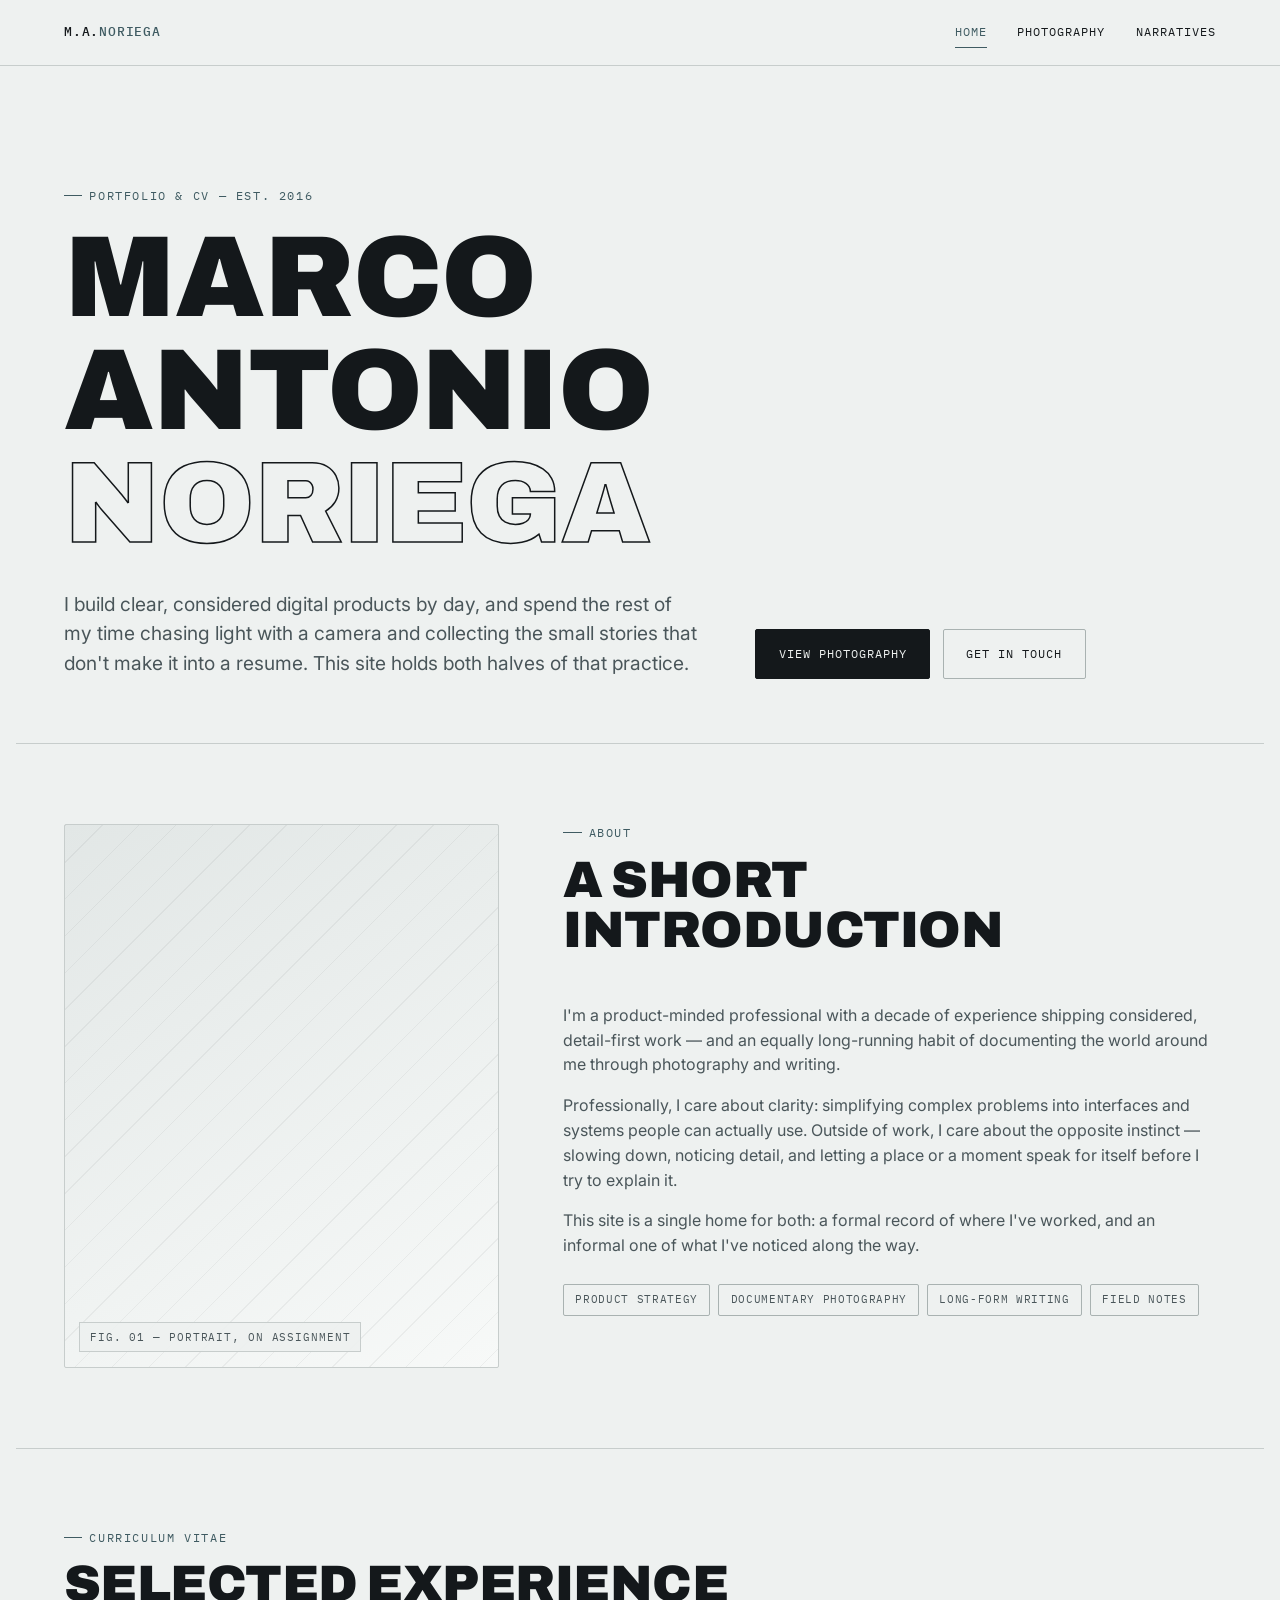
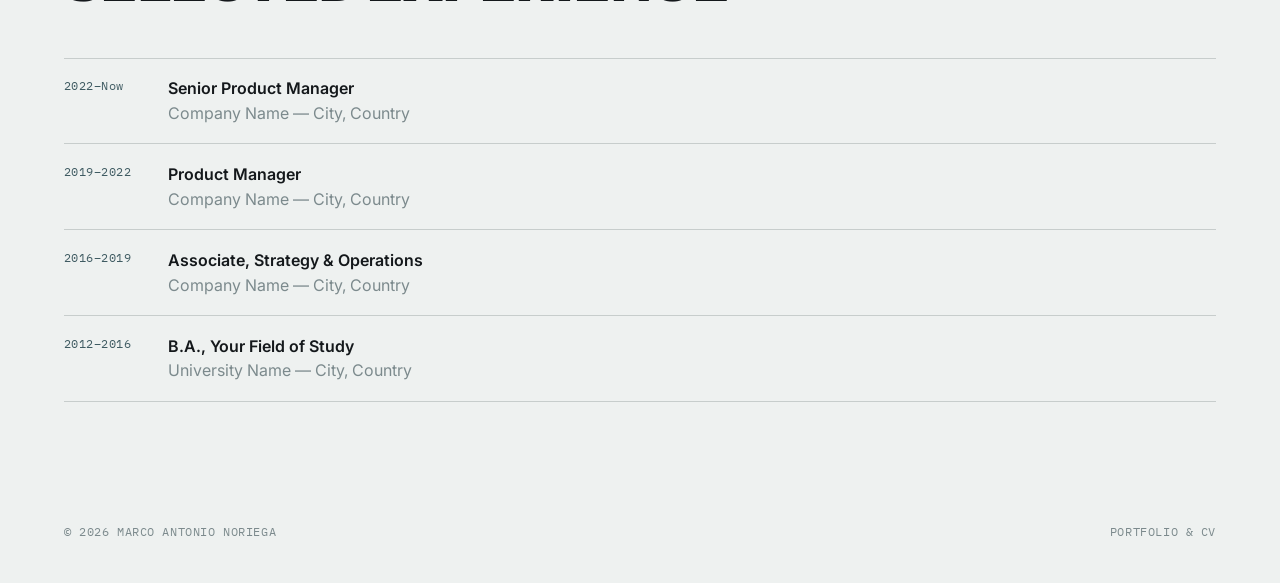
==== index.html @ 5fc19760 "Add files via upload" ====
<!DOCTYPE html>
<html lang="en">
<head>
<meta charset="UTF-8">
<meta name="viewport" content="width=device-width, initial-scale=1.0">
<title>Marco Antonio Noriega — Portfolio &amp; CV</title>
<meta name="description" content="Portfolio and CV of Marco Antonio Noriega — photography, narratives, and professional background.">
<link rel="stylesheet" href="styles.css">
</head>
<body>

<header class="site-header">
  <nav class="nav wrap" aria-label="Primary">
    <a href="index.html" class="nav-mark">M.A.<span>NORIEGA</span></a>
    <button class="nav-toggle" aria-expanded="false" aria-controls="nav-links" aria-label="Toggle menu">
      <span></span>
    </button>
    <div class="nav-links" id="nav-links">
      <a href="index.html" aria-current="page">Home</a>
      <a href="photography.html">Photography</a>
      <a href="narratives.html">Narratives</a>
    </div>
  </nav>
</header>

<main>

  <section class="hero wrap">
    <span class="eyebrow">Portfolio &amp; CV — Est. 2016</span>
    <h1 class="hero-name">MARCO<br>ANTONIO<br><em>NORIEGA</em></h1>

    <div class="hero-row">
      <p class="lede">
        I build clear, considered digital products by day, and spend the rest of my time
        chasing light with a camera and collecting the small stories that don't make it
        into a resume. This site holds both halves of that practice.
      </p>
      <div class="hero-actions">
        <a href="photography.html" class="btn">View Photography</a>
        <a href="narratives.html" class="btn ghost">Get in Touch</a>
      </div>
    </div>
  </section>

  <section class="section wrap" id="about">
    <div class="about-grid">
      <div class="portrait">
        <span class="portrait-tag">Fig. 01 — Portrait, on assignment</span>
      </div>

      <div>
        <div class="section-head">
          <span class="eyebrow">About</span>
          <h2>A short introduction</h2>
        </div>
        <div class="about-copy">
          <p>
            I'm a product-minded professional with a decade of experience shipping
            considered, detail-first work — and an equally long-running habit of
            documenting the world around me through photography and writing.
          </p>
          <p>
            Professionally, I care about clarity: simplifying complex problems into
            interfaces and systems people can actually use. Outside of work, I care about
            the opposite instinct — slowing down, noticing detail, and letting a place or
            a moment speak for itself before I try to explain it.
          </p>
          <p>
            This site is a single home for both: a formal record of where I've worked,
            and an informal one of what I've noticed along the way.
          </p>
        </div>
        <div class="tags">
          <span class="tag">Product Strategy</span>
          <span class="tag">Documentary Photography</span>
          <span class="tag">Long-form Writing</span>
          <span class="tag">Field Notes</span>
        </div>
      </div>
    </div>
  </section>

  <section class="section wrap" id="cv">
    <div class="section-head">
      <span class="eyebrow">Curriculum Vitae</span>
      <h2>Selected experience</h2>
    </div>

    <div class="cv-list">
      <div class="cv-row">
        <span class="cv-date">2022&ndash;Now</span>
        <div>
          <div class="cv-role">Senior Product Manager</div>
          <div class="cv-org">Company Name — City, Country</div>
        </div>
      </div>
      <div class="cv-row">
        <span class="cv-date">2019&ndash;2022</span>
        <div>
          <div class="cv-role">Product Manager</div>
          <div class="cv-org">Company Name — City, Country</div>
        </div>
      </div>
      <div class="cv-row">
        <span class="cv-date">2016&ndash;2019</span>
        <div>
          <div class="cv-role">Associate, Strategy &amp; Operations</div>
          <div class="cv-org">Company Name — City, Country</div>
        </div>
      </div>
      <div class="cv-row">
        <span class="cv-date">2012&ndash;2016</span>
        <div>
          <div class="cv-role">B.A., Your Field of Study</div>
          <div class="cv-org">University Name — City, Country</div>
        </div>
      </div>
    </div>
  </section>

</main>

<footer class="site-footer wrap">
  <div class="footer-row">
    <span>&copy; 2026 Marco Antonio Noriega</span>
    <span>Portfolio &amp; CV</span>
  </div>
</footer>

<script src="script.js"></script>
</body>
</html>
---- styles.css ----
/* =========================================================
   MARCO ANTONIO NORIEGA — shared stylesheet
   Design tokens: cool muted gallery palette + bold editorial type
   ========================================================= */

@import url('https://fonts.googleapis.com/css2?family=Archivo:wght@400;500;700;900&family=IBM+Plex+Mono:wght@400;500&family=Inter:wght@400;500;600&display=swap');

:root {
  /* ---- Color: cool, muted, museum-quiet ---- */
  --bg:          #eef1f0;
  --bg-alt:      #e2e7e6;
  --panel:       #f7f9f8;
  --ink:         #14181b;
  --slate:       #4a565a;
  --slate-soft:  #7c8a8d;
  --accent:      #5c7a82;
  --accent-deep: #3f5b62;
  --line:        #c7cdcc;
  --line-strong: #a9b2b1;

  /* ---- Type ---- */
  --font-display: 'Archivo', sans-serif;
  --font-body:    'Inter', sans-serif;
  --font-mono:    'IBM Plex Mono', monospace;

  /* ---- Rhythm ---- */
  --gutter: clamp(1.25rem, 4vw, 3rem);
  --radius: 2px;
}

* { box-sizing: border-box; }

html {
  scroll-behavior: smooth;
}

body {
  margin: 0;
  background: var(--bg);
  color: var(--ink);
  font-family: var(--font-body);
  font-size: 16px;
  line-height: 1.55;
  -webkit-font-smoothing: antialiased;
}

img { max-width: 100%; display: block; }

a { color: inherit; text-decoration: none; }

/* Visible keyboard focus everywhere */
a:focus-visible,
button:focus-visible,
input:focus-visible,
textarea:focus-visible {
  outline: 2px solid var(--accent-deep);
  outline-offset: 3px;
}

@media (prefers-reduced-motion: reduce) {
  * { animation-duration: 0.001ms !important; animation-iteration-count: 1 !important; transition-duration: 0.001ms !important; scroll-behavior: auto !important; }
}

.wrap {
  max-width: 78rem;
  margin-inline: auto;
  padding-inline: var(--gutter);
}

.eyebrow {
  font-family: var(--font-mono);
  font-size: 0.72rem;
  letter-spacing: 0.14em;
  text-transform: uppercase;
  color: var(--accent-deep);
  display: inline-flex;
  align-items: center;
  gap: 0.6em;
}
.eyebrow::before {
  content: '';
  width: 1.6em;
  height: 1px;
  background: var(--accent-deep);
}

h1, h2, h3 {
  font-family: var(--font-display);
  font-weight: 900;
  line-height: 0.98;
  margin: 0;
  text-transform: uppercase;
  letter-spacing: -0.01em;
}

h2 { font-size: clamp(1.9rem, 5vw, 3.2rem); }
h3 { font-size: clamp(1.1rem, 2.4vw, 1.5rem); letter-spacing: 0; }

p { margin: 0; color: var(--slate); }

.lede {
  font-size: clamp(1rem, 1.6vw, 1.2rem);
  max-width: 40rem;
  color: var(--slate);
}

/* ---------------------------------------------------------
   Header / nav
   --------------------------------------------------------- */
.site-header {
  position: sticky;
  top: 0;
  z-index: 50;
  background: rgba(238, 241, 240, 0.86);
  backdrop-filter: blur(10px);
  border-bottom: 1px solid var(--line);
}

.nav {
  display: flex;
  align-items: center;
  justify-content: space-between;
  padding-block: 1.1rem;
}

.nav-mark {
  font-family: var(--font-mono);
  font-size: 0.82rem;
  letter-spacing: 0.06em;
  text-transform: uppercase;
  font-weight: 500;
}
.nav-mark span { color: var(--accent-deep); }

.nav-toggle {
  display: none;
  background: none;
  border: 1px solid var(--line-strong);
  border-radius: var(--radius);
  width: 2.4rem;
  height: 2.4rem;
  padding: 0;
  cursor: pointer;
  position: relative;
}
.nav-toggle span,
.nav-toggle span::before,
.nav-toggle span::after {
  content: '';
  position: absolute;
  left: 0.55rem;
  right: 0.55rem;
  height: 1.5px;
  background: var(--ink);
  transition: transform 0.2s ease, opacity 0.2s ease;
}
.nav-toggle span { top: 50%; transform: translateY(-50%); }
.nav-toggle span::before { top: -0.45rem; }
.nav-toggle span::after { top: 0.45rem; }
.nav-toggle[aria-expanded="true"] span { background: transparent; }
.nav-toggle[aria-expanded="true"] span::before { top: 0; transform: rotate(45deg); }
.nav-toggle[aria-expanded="true"] span::after { top: 0; transform: rotate(-45deg); }

.nav-links {
  display: flex;
  gap: clamp(1rem, 2.4vw, 2.2rem);
  font-family: var(--font-mono);
  font-size: 0.78rem;
  letter-spacing: 0.08em;
  text-transform: uppercase;
}

.nav-links a {
  padding-block: 0.3rem;
  border-bottom: 1px solid transparent;
  transition: border-color 0.15s ease, color 0.15s ease;
}
.nav-links a:hover,
.nav-links a[aria-current="page"] {
  border-color: var(--accent-deep);
  color: var(--accent-deep);
}

@media (max-width: 640px) {
  .nav-toggle { display: block; }
  .nav-links {
    position: absolute;
    inset-inline: 0;
    top: 100%;
    flex-direction: column;
    background: var(--panel);
    border-bottom: 1px solid var(--line);
    padding: 1.4rem var(--gutter) 1.8rem;
    gap: 1.1rem;
    transform: translateY(-8px);
    opacity: 0;
    pointer-events: none;
    transition: transform 0.18s ease, opacity 0.18s ease;
  }
  .nav-links.is-open {
    transform: translateY(0);
    opacity: 1;
    pointer-events: auto;
  }
}

/* ---------------------------------------------------------
   Hero
   --------------------------------------------------------- */
.hero {
  padding-block: clamp(3rem, 9vw, 7rem) clamp(2.5rem, 6vw, 4rem);
  border-bottom: 1px solid var(--line);
}

.hero-name {
  margin-top: 1.1rem;
  font-size: clamp(2.6rem, 11vw, 7.2rem);
}

.hero-name em {
  font-style: normal;
  color: transparent;
  -webkit-text-stroke: 1.5px var(--ink);
}

.hero-row {
  margin-top: 1.8rem;
  display: grid;
  grid-template-columns: minmax(0, 1fr);
  gap: 1.6rem;
  align-items: end;
}

@media (min-width: 760px) {
  .hero-row { grid-template-columns: 1.3fr 0.9fr; }
}

.hero-actions {
  margin-top: 1.6rem;
  display: flex;
  flex-wrap: wrap;
  gap: 0.8rem;
}

.btn {
  font-family: var(--font-mono);
  font-size: 0.78rem;
  letter-spacing: 0.08em;
  text-transform: uppercase;
  padding: 0.9rem 1.4rem;
  border-radius: var(--radius);
  border: 1px solid var(--ink);
  background: var(--ink);
  color: var(--bg);
  cursor: pointer;
  transition: background 0.15s ease, color 0.15s ease, border-color 0.15s ease;
  display: inline-flex;
  align-items: center;
  gap: 0.5em;
}
.btn:hover { background: var(--accent-deep); border-color: var(--accent-deep); }

.btn.ghost {
  background: transparent;
  color: var(--ink);
  border-color: var(--line-strong);
}
.btn.ghost:hover { border-color: var(--ink); background: transparent; color: var(--ink); }

/* ---------------------------------------------------------
   Section scaffolding
   --------------------------------------------------------- */
.section {
  padding-block: clamp(2.6rem, 7vw, 5rem);
  border-bottom: 1px solid var(--line);
}
.section:last-of-type { border-bottom: none; }
.section-head {
  display: flex;
  flex-direction: column;
  gap: 0.8rem;
  margin-bottom: clamp(1.8rem, 4vw, 3rem);
}

/* ---------------------------------------------------------
   About (two column, asymmetric)
   --------------------------------------------------------- */
.about-grid {
  display: grid;
  grid-template-columns: minmax(0, 1fr);
  gap: clamp(2rem, 5vw, 4rem);
}
@media (min-width: 780px) {
  .about-grid { grid-template-columns: 0.8fr 1.2fr; align-items: start; }
}

.portrait {
  aspect-ratio: 4 / 5;
  background: linear-gradient(155deg, var(--bg-alt), var(--panel));
  border: 1px solid var(--line);
  border-radius: var(--radius);
  position: relative;
  display: flex;
  align-items: flex-end;
  overflow: hidden;
}
.portrait::before {
  content: '';
  position: absolute;
  inset: 0;
  background:
    repeating-linear-gradient(135deg, rgba(20,24,27,0.05) 0 1px, transparent 1px 26px);
}
.portrait-tag {
  position: relative;
  margin: 0.9rem;
  font-family: var(--font-mono);
  font-size: 0.7rem;
  letter-spacing: 0.08em;
  text-transform: uppercase;
  background: rgba(238,241,240,0.9);
  border: 1px solid var(--line);
  padding: 0.35rem 0.6rem;
  color: var(--slate);
}

.about-copy p + p { margin-top: 1rem; }

.tags {
  margin-top: 1.6rem;
  display: flex;
  flex-wrap: wrap;
  gap: 0.5rem;
}
.tag {
  font-family: var(--font-mono);
  font-size: 0.7rem;
  letter-spacing: 0.06em;
  text-transform: uppercase;
  border: 1px solid var(--line-strong);
  border-radius: var(--radius);
  padding: 0.4rem 0.7rem;
  color: var(--slate);
}

/* ---------------------------------------------------------
   CV list (experience/skills)
   --------------------------------------------------------- */
.cv-list {
  display: flex;
  flex-direction: column;
}
.cv-row {
  display: grid;
  grid-template-columns: minmax(0, 5.5rem) 1fr;
  gap: 1rem;
  padding-block: 1.1rem;
  border-top: 1px solid var(--line);
}
.cv-row:last-child { border-bottom: 1px solid var(--line); }
.cv-date {
  font-family: var(--font-mono);
  font-size: 0.78rem;
  color: var(--accent-deep);
  letter-spacing: 0.04em;
}
.cv-role { font-weight: 600; color: var(--ink); }
.cv-org { color: var(--slate-soft); }

/* ---------------------------------------------------------
   Photography grid
   --------------------------------------------------------- */
.gallery {
  display: grid;
  grid-template-columns: repeat(auto-fit, minmax(15rem, 1fr));
  gap: clamp(1.4rem, 3vw, 2.2rem);
}

.plate { display: flex; flex-direction: column; }

.plate-figure {
  aspect-ratio: 4 / 3;
  background: linear-gradient(150deg, var(--bg-alt), var(--panel) 60%);
  border: 1px solid var(--line);
  position: relative;
  overflow: hidden;
}
.plate-figure::before {
  content: '';
  position: absolute;
  inset: 0;
  background: repeating-linear-gradient(45deg, rgba(20,24,27,0.045) 0 1px, transparent 1px 22px);
}
.plate.tall .plate-figure { aspect-ratio: 3 / 4; }

.plate-index {
  position: absolute;
  top: 0.8rem;
  left: 0.8rem;
  font-family: var(--font-mono);
  font-size: 0.68rem;
  letter-spacing: 0.06em;
  color: var(--slate-soft);
}

.plate-meta {
  padding-top: 0.9rem;
  border-top: 1px solid var(--line);
  margin-top: 0.9rem;
}
.plate-title {
  font-family: var(--font-display);
  font-weight: 700;
  text-transform: none;
  font-size: 1.02rem;
  letter-spacing: -0.01em;
}
.plate-caption {
  margin-top: 0.3rem;
  font-size: 0.88rem;
  color: var(--slate-soft);
}
.plate-tag {
  display: block;
  margin-top: 0.4rem;
  font-family: var(--font-mono);
  font-size: 0.68rem;
  letter-spacing: 0.06em;
  text-transform: uppercase;
  color: var(--accent-deep);
}

/* ---------------------------------------------------------
   Narratives / contact
   --------------------------------------------------------- */
.contact-grid {
  display: grid;
  grid-template-columns: minmax(0, 1fr);
  gap: clamp(2.2rem, 5vw, 3.5rem);
}
@media (min-width: 860px) {
  .contact-grid { grid-template-columns: 1.05fr 0.85fr; }
}

.field {
  display: flex;
  flex-direction: column;
  gap: 0.5rem;
  margin-bottom: 1.3rem;
}
.field label {
  font-family: var(--font-mono);
  font-size: 0.72rem;
  letter-spacing: 0.08em;
  text-transform: uppercase;
  color: var(--slate);
}
.field input,
.field textarea {
  font-family: var(--font-body);
  font-size: 1rem;
  padding: 0.85rem 0.9rem;
  border: 1px solid var(--line-strong);
  border-radius: var(--radius);
  background: var(--panel);
  color: var(--ink);
  resize: vertical;
}
.field textarea { min-height: 8.5rem; }
.field input:focus,
.field textarea:focus { border-color: var(--accent-deep); }

.form-note {
  margin-top: 0.9rem;
  font-family: var(--font-mono);
  font-size: 0.75rem;
  color: var(--accent-deep);
  min-height: 1.2rem;
}

.info-panel {
  border: 1px solid var(--line);
  background: var(--panel);
  padding: clamp(1.4rem, 3vw, 2rem);
}

.map-box {
  aspect-ratio: 16 / 10;
  background: linear-gradient(150deg, var(--bg-alt), var(--panel));
  border: 1px dashed var(--line-strong);
  display: flex;
  align-items: center;
  justify-content: center;
  text-align: center;
  padding: 1rem;
}
.map-box p {
  font-family: var(--font-mono);
  font-size: 0.78rem;
  letter-spacing: 0.04em;
  color: var(--slate-soft);
  max-width: 16rem;
}

.info-divider {
  border: none;
  border-top: 1px solid var(--line);
  margin-block: 1.4rem;
}

.hours-row {
  display: flex;
  justify-content: space-between;
  gap: 1rem;
  padding-block: 0.5rem;
  font-size: 0.92rem;
}
.hours-row span:first-child { color: var(--ink); font-weight: 500; }
.hours-row span:last-child { font-family: var(--font-mono); font-size: 0.82rem; color: var(--slate-soft); }

.address-line { margin-top: 0.4rem; }

/* ---------------------------------------------------------
   Footer
   --------------------------------------------------------- */
.site-footer {
  padding-block: clamp(2rem, 4vw, 2.6rem);
}
.footer-row {
  display: flex;
  flex-wrap: wrap;
  gap: 1rem;
  justify-content: space-between;
  align-items: center;
  font-family: var(--font-mono);
  font-size: 0.72rem;
  letter-spacing: 0.05em;
  text-transform: uppercase;
  color: var(--slate-soft);
}
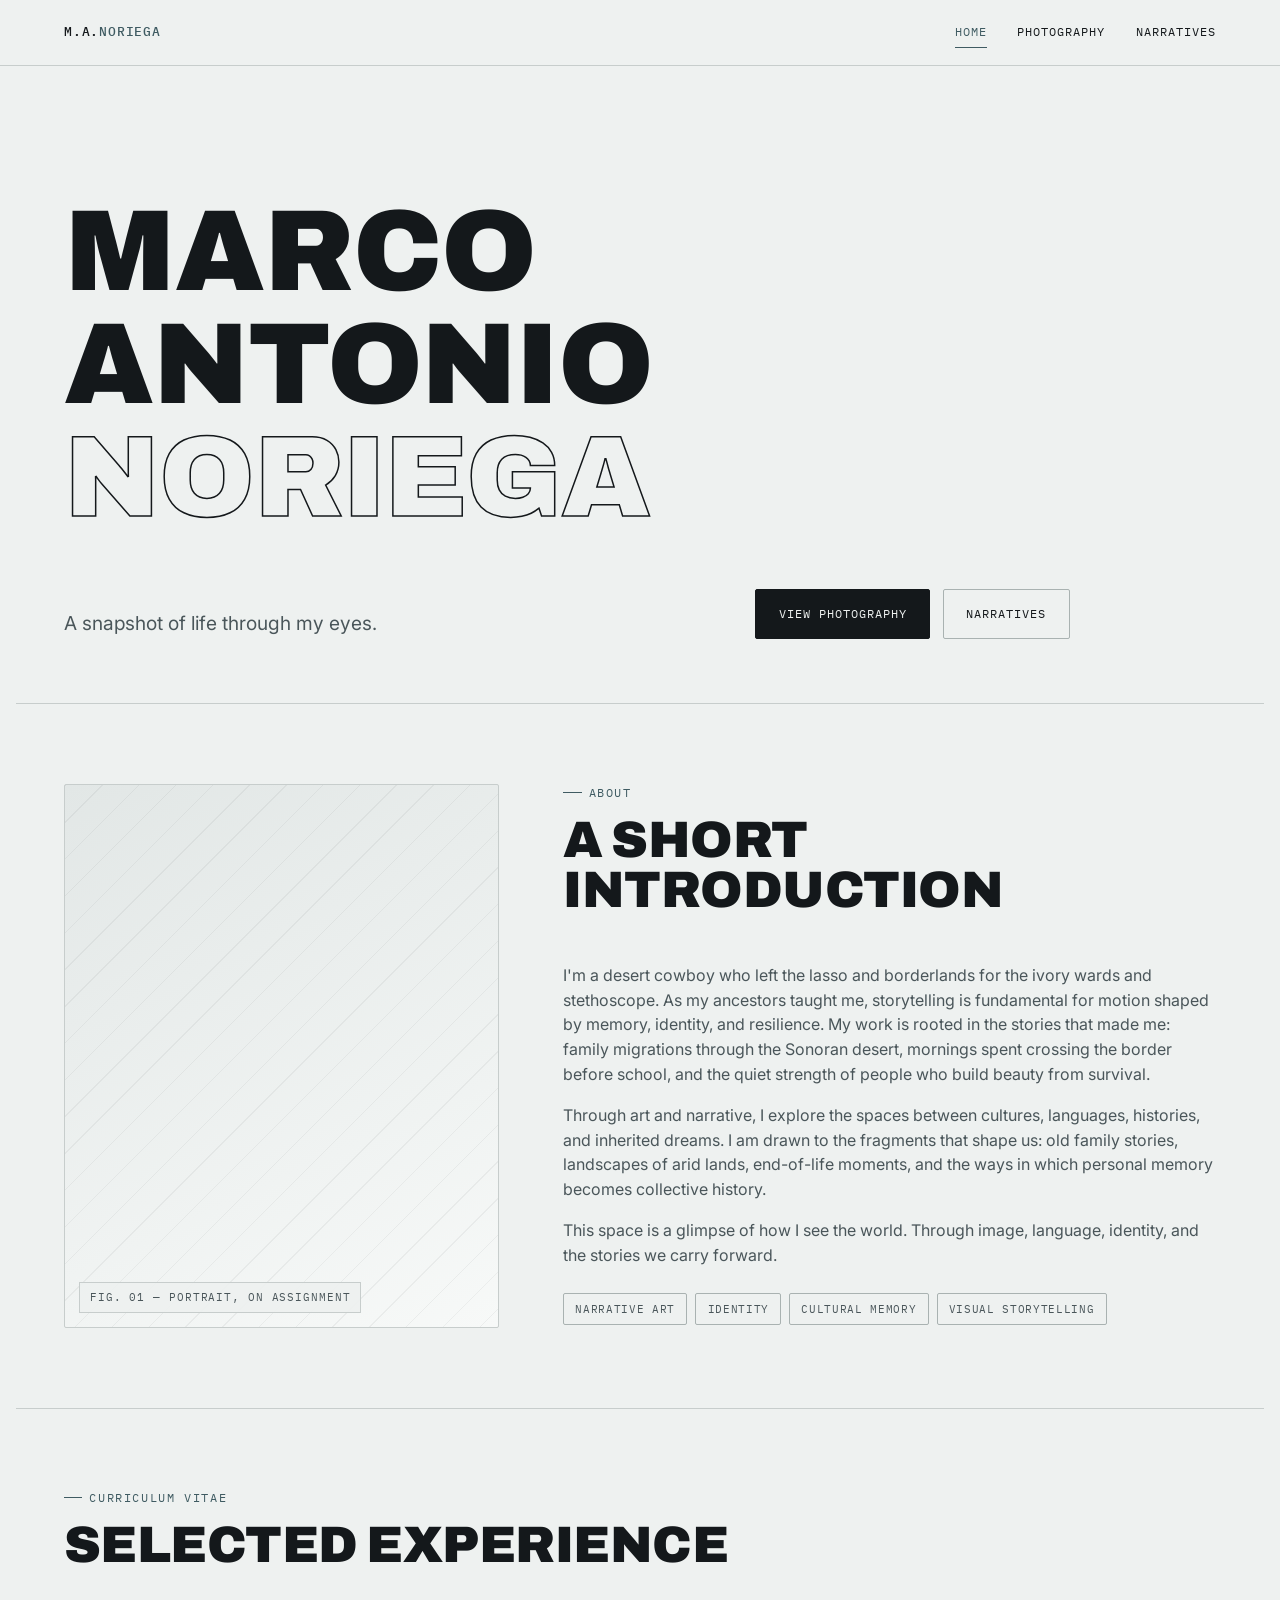
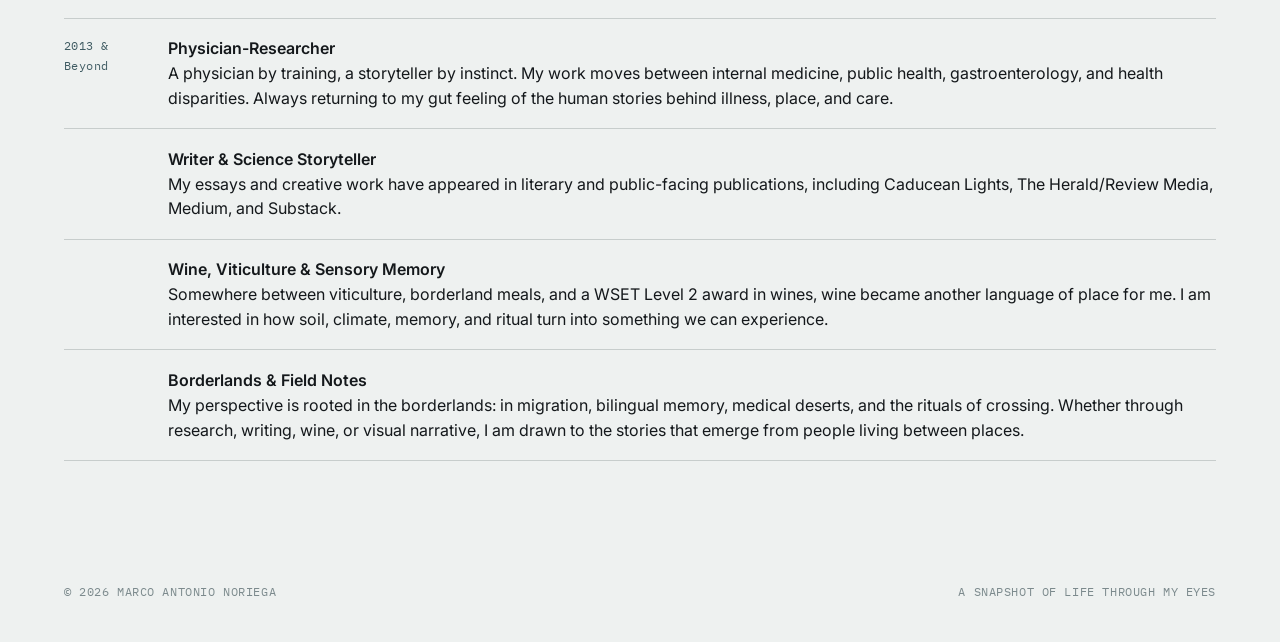
==== commit e01f8727: "Update index.html" ====
--- a/index.html
+++ b/index.html
@@ -3,8 +3,8 @@
 <head>
 <meta charset="UTF-8">
 <meta name="viewport" content="width=device-width, initial-scale=1.0">
-<title>Marco Antonio Noriega — Portfolio &amp; CV</title>
-<meta name="description" content="Portfolio and CV of Marco Antonio Noriega — photography, narratives, and professional background.">
+<title>Marco Antonio Noriega — A Snapshot of Life Through My Eyes</title>
+<meta name="description" content="Marco Antonio Noriega — narrative art, photography, and stories of identity and cultural memory.">
 <link rel="stylesheet" href="styles.css">
 </head>
 <body>
@@ -26,18 +26,15 @@
 <main>
 
   <section class="hero wrap">
-    <span class="eyebrow">Portfolio &amp; CV — Est. 2016</span>
     <h1 class="hero-name">MARCO<br>ANTONIO<br><em>NORIEGA</em></h1>
 
     <div class="hero-row">
       <p class="lede">
-        I build clear, considered digital products by day, and spend the rest of my time
-        chasing light with a camera and collecting the small stories that don't make it
-        into a resume. This site holds both halves of that practice.
+        A snapshot of life through my eyes.
       </p>
       <div class="hero-actions">
         <a href="photography.html" class="btn">View Photography</a>
-        <a href="narratives.html" class="btn ghost">Get in Touch</a>
+        <a href="narratives.html" class="btn ghost">Narratives</a>
       </div>
     </div>
   </section>
@@ -55,26 +52,29 @@
         </div>
         <div class="about-copy">
           <p>
-            I'm a product-minded professional with a decade of experience shipping
-            considered, detail-first work — and an equally long-running habit of
-            documenting the world around me through photography and writing.
+            I'm a desert cowboy who left the lasso and borderlands for the ivory wards and
+            stethoscope. As my ancestors taught me, storytelling is fundamental for motion
+            shaped by memory, identity, and resilience. My work is rooted in the stories
+            that made me: family migrations through the Sonoran desert, mornings spent
+            crossing the border before school, and the quiet strength of people who build
+            beauty from survival.
           </p>
           <p>
-            Professionally, I care about clarity: simplifying complex problems into
-            interfaces and systems people can actually use. Outside of work, I care about
-            the opposite instinct — slowing down, noticing detail, and letting a place or
-            a moment speak for itself before I try to explain it.
+            Through art and narrative, I explore the spaces between cultures, languages,
+            histories, and inherited dreams. I am drawn to the fragments that shape us: old
+            family stories, landscapes of arid lands, end-of-life moments, and the ways in
+            which personal memory becomes collective history.
           </p>
           <p>
-            This site is a single home for both: a formal record of where I've worked,
-            and an informal one of what I've noticed along the way.
+            This space is a glimpse of how I see the world. Through image, language,
+            identity, and the stories we carry forward.
           </p>
         </div>
         <div class="tags">
-          <span class="tag">Product Strategy</span>
-          <span class="tag">Documentary Photography</span>
-          <span class="tag">Long-form Writing</span>
-          <span class="tag">Field Notes</span>
+          <span class="tag">Narrative Art</span>
+          <span class="tag">Identity</span>
+          <span class="tag">Cultural Memory</span>
+          <span class="tag">Visual Storytelling</span>
         </div>
       </div>
     </div>
@@ -88,31 +88,31 @@
 
     <div class="cv-list">
       <div class="cv-row">
-        <span class="cv-date">2022&ndash;Now</span>
+        <span class="cv-date">2013 &amp; Beyond</span>
         <div>
-          <div class="cv-role">Senior Product Manager</div>
-          <div class="cv-org">Company Name — City, Country</div>
+          <div class="cv-role">Physician-Researcher</div>
+          <div class="cv-desc">A physician by training, a storyteller by instinct. My work moves between internal medicine, public health, gastroenterology, and health disparities. Always returning to my gut feeling of the human stories behind illness, place, and care.</div>
         </div>
       </div>
       <div class="cv-row">
-        <span class="cv-date">2019&ndash;2022</span>
+        <span class="cv-date"></span>
         <div>
-          <div class="cv-role">Product Manager</div>
-          <div class="cv-org">Company Name — City, Country</div>
+          <div class="cv-role">Writer &amp; Science Storyteller</div>
+          <div class="cv-desc">My essays and creative work have appeared in literary and public-facing publications, including Caducean Lights, The Herald/Review Media, Medium, and Substack.</div>
         </div>
       </div>
       <div class="cv-row">
-        <span class="cv-date">2016&ndash;2019</span>
+        <span class="cv-date"></span>
         <div>
-          <div class="cv-role">Associate, Strategy &amp; Operations</div>
-          <div class="cv-org">Company Name — City, Country</div>
+          <div class="cv-role">Wine, Viticulture &amp; Sensory Memory</div>
+          <div class="cv-desc">Somewhere between viticulture, borderland meals, and a WSET Level 2 award in wines, wine became another language of place for me. I am interested in how soil, climate, memory, and ritual turn into something we can experience.</div>
         </div>
       </div>
       <div class="cv-row">
-        <span class="cv-date">2012&ndash;2016</span>
+        <span class="cv-date"></span>
         <div>
-          <div class="cv-role">B.A., Your Field of Study</div>
-          <div class="cv-org">University Name — City, Country</div>
+          <div class="cv-role">Borderlands &amp; Field Notes</div>
+          <div class="cv-desc">My perspective is rooted in the borderlands: in migration, bilingual memory, medical deserts, and the rituals of crossing. Whether through research, writing, wine, or visual narrative, I am drawn to the stories that emerge from people living between places.</div>
         </div>
       </div>
     </div>
@@ -123,7 +123,7 @@
 <footer class="site-footer wrap">
   <div class="footer-row">
     <span>&copy; 2026 Marco Antonio Noriega</span>
-    <span>Portfolio &amp; CV</span>
+    <span>A Snapshot of Life Through My Eyes</span>
   </div>
 </footer>
 
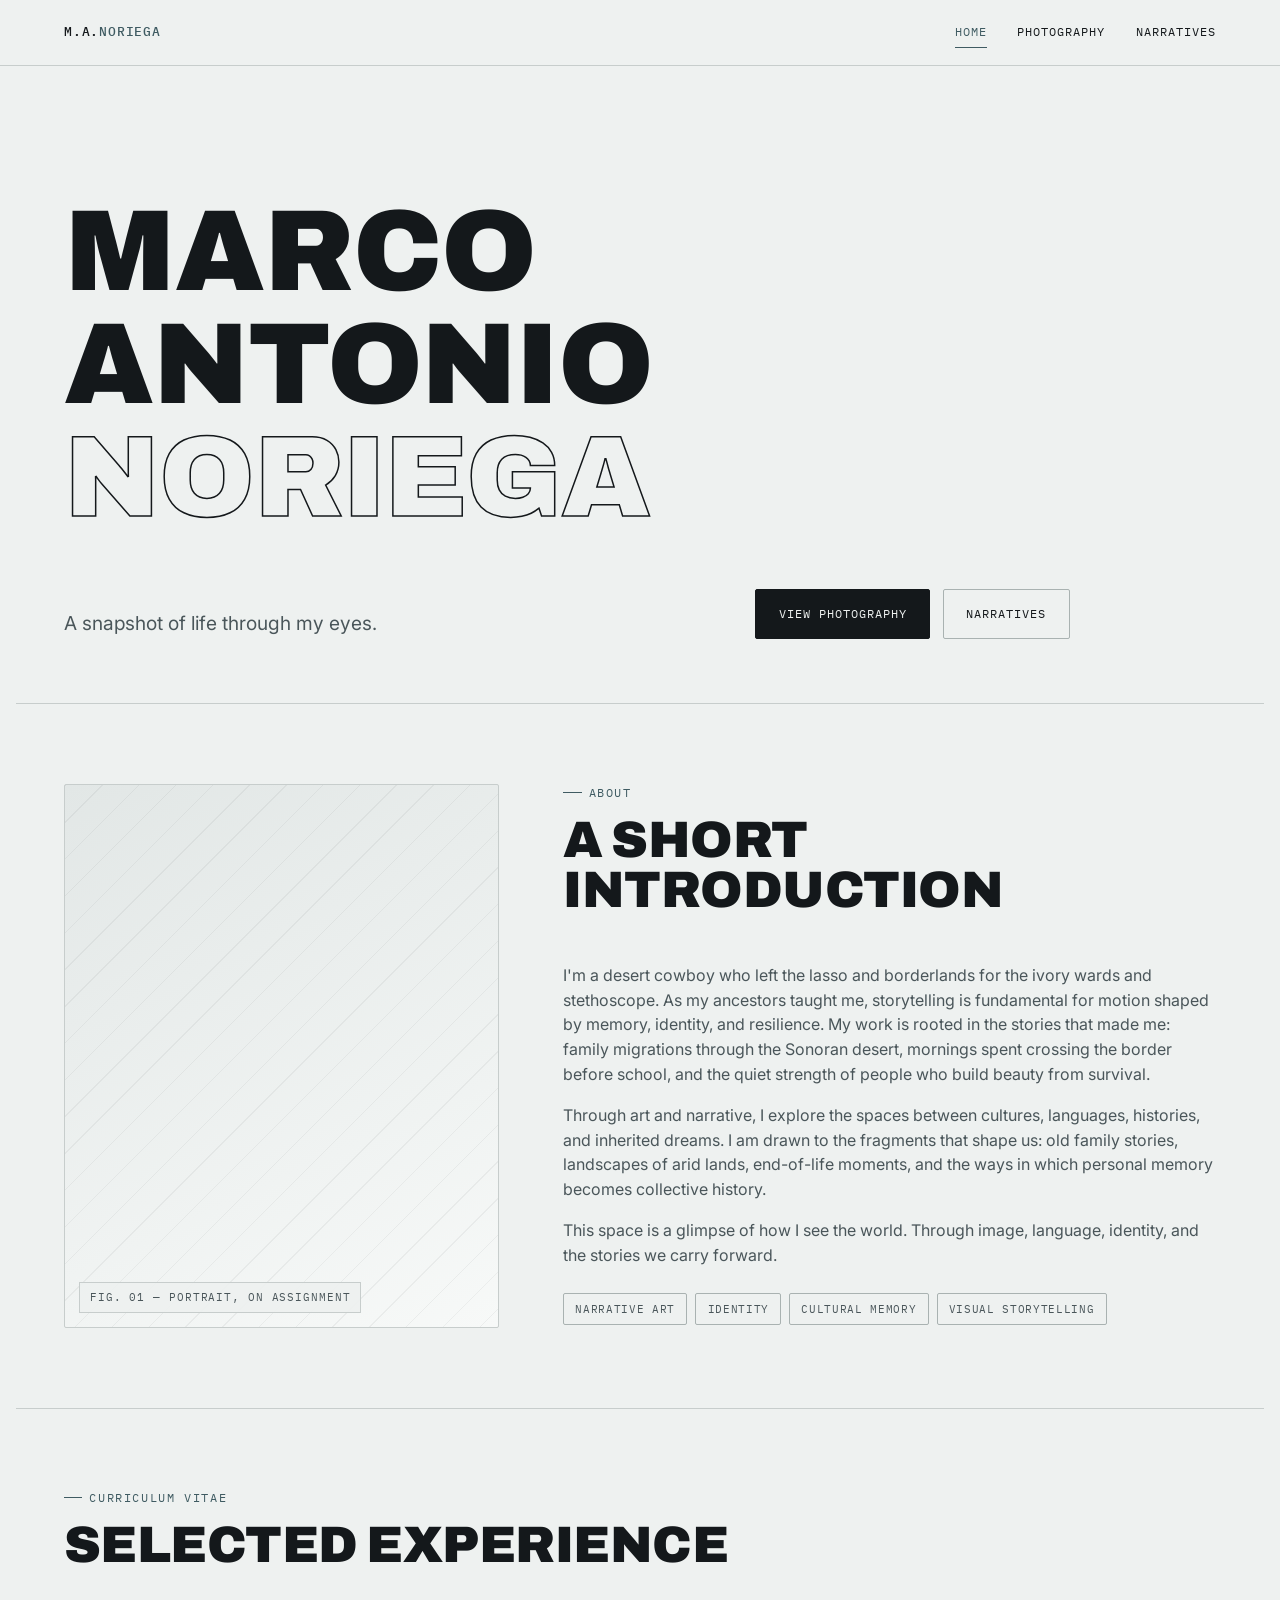
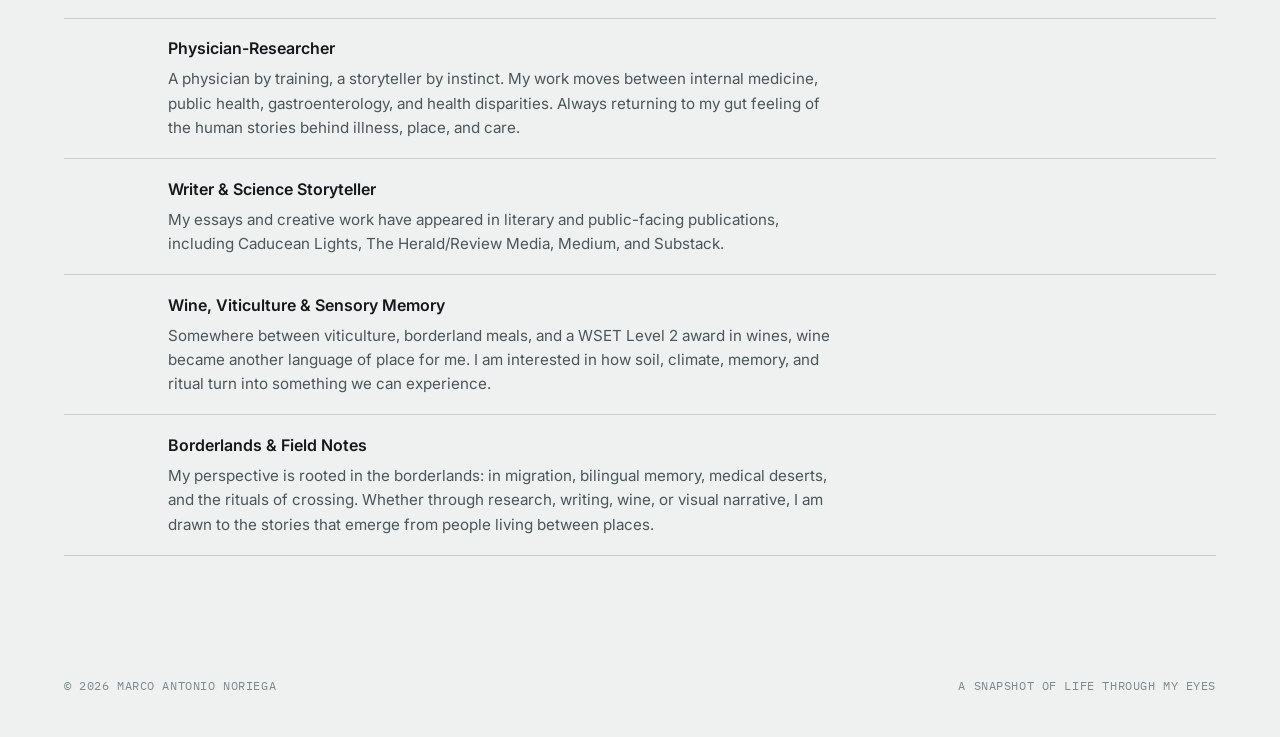
==== commit c60445a6: "Update index.html" ====
--- a/index.html
+++ b/index.html
@@ -88,7 +88,7 @@
 
     <div class="cv-list">
       <div class="cv-row">
-        <span class="cv-date">2013 &amp; Beyond</span>
+        <span class="cv-date"></span>
         <div>
           <div class="cv-role">Physician-Researcher</div>
           <div class="cv-desc">A physician by training, a storyteller by instinct. My work moves between internal medicine, public health, gastroenterology, and health disparities. Always returning to my gut feeling of the human stories behind illness, place, and care.</div>
--- a/styles.css
+++ b/styles.css
@@ -366,6 +366,13 @@
 }
 .cv-role { font-weight: 600; color: var(--ink); }
 .cv-org { color: var(--slate-soft); }
+.cv-desc {
+  margin-top: 0.4rem;
+  color: var(--slate);
+  font-size: 0.95rem;
+  line-height: 1.6;
+  max-width: 42rem;
+}
 
 /* ---------------------------------------------------------
    Photography grid
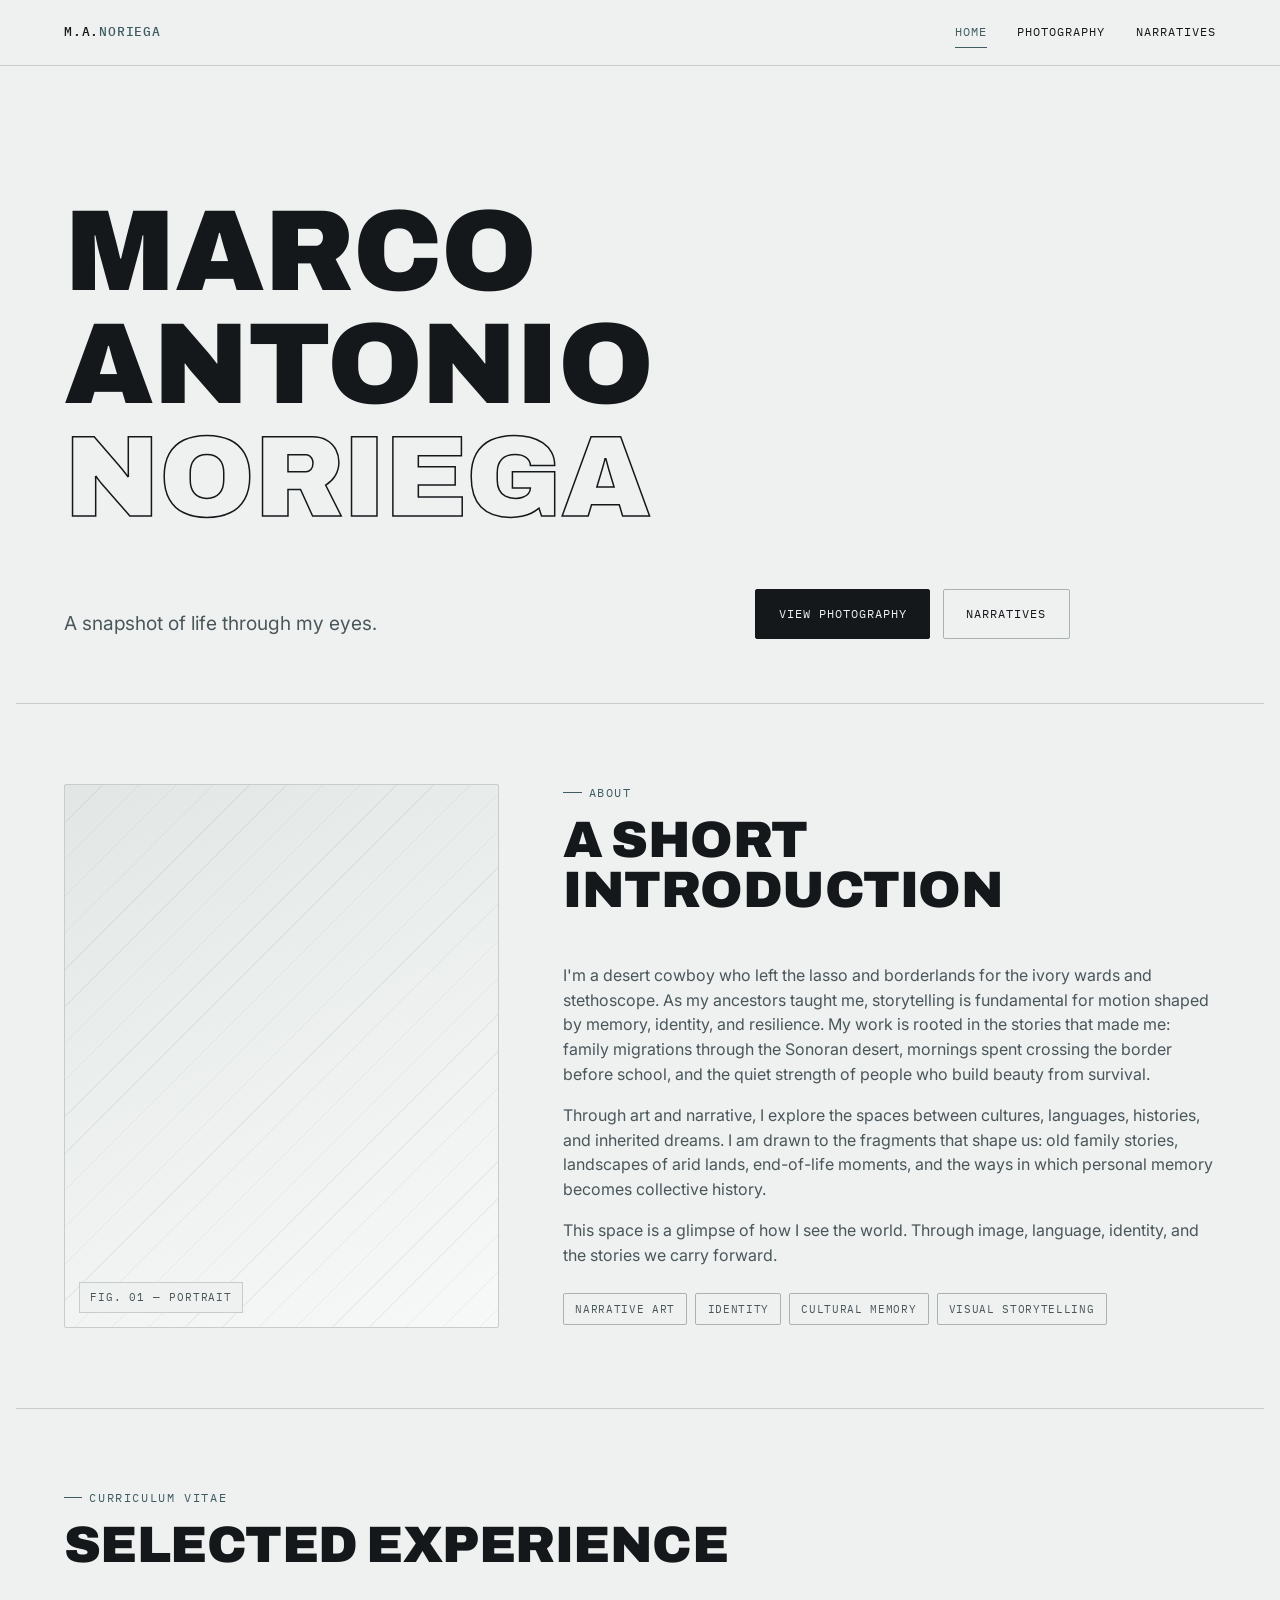
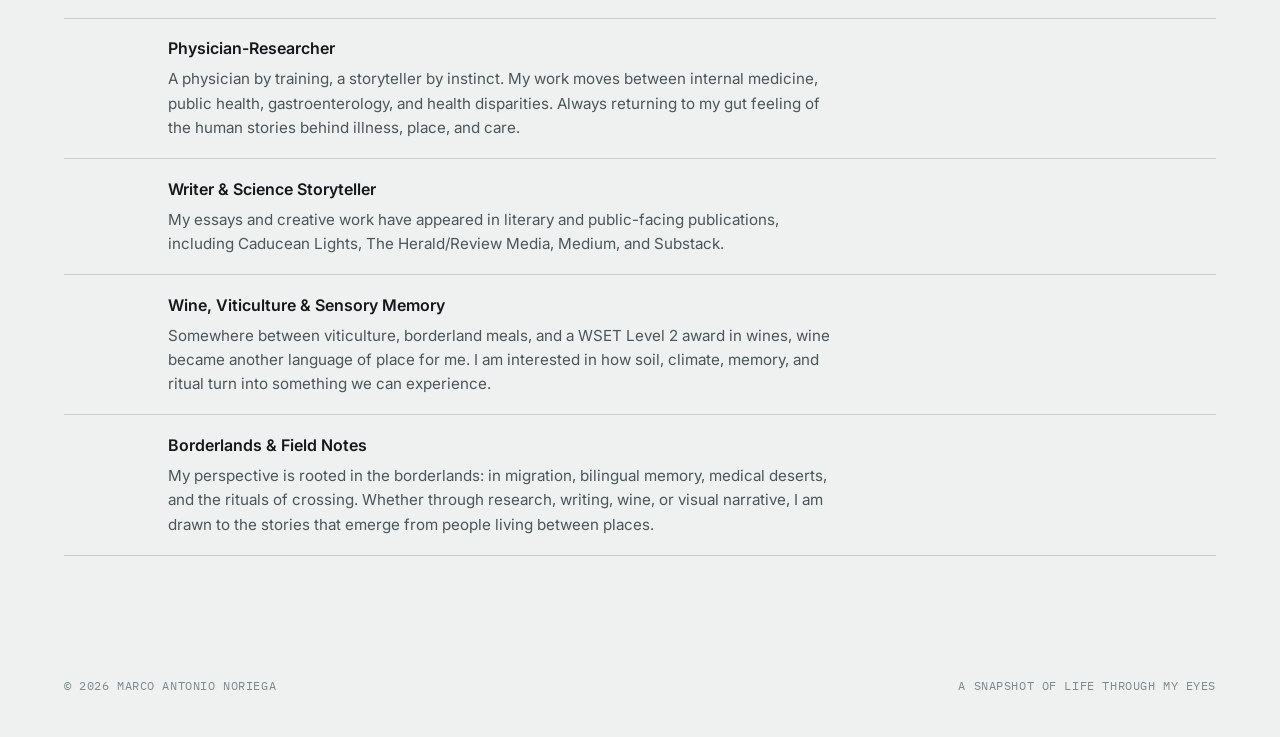
==== commit 069ea554: "Update index.html" ====
--- a/index.html
+++ b/index.html
@@ -42,7 +42,8 @@
   <section class="section wrap" id="about">
     <div class="about-grid">
       <div class="portrait">
-        <span class="portrait-tag">Fig. 01 — Portrait, on assignment</span>
+        <img src="images/portrait.jpg" alt="Portrait of Marco Antonio Noriega" onerror="this.style.display='none'">
+        <span class="portrait-tag">Fig. 01 — Portrait</span>
       </div>
 
       <div>
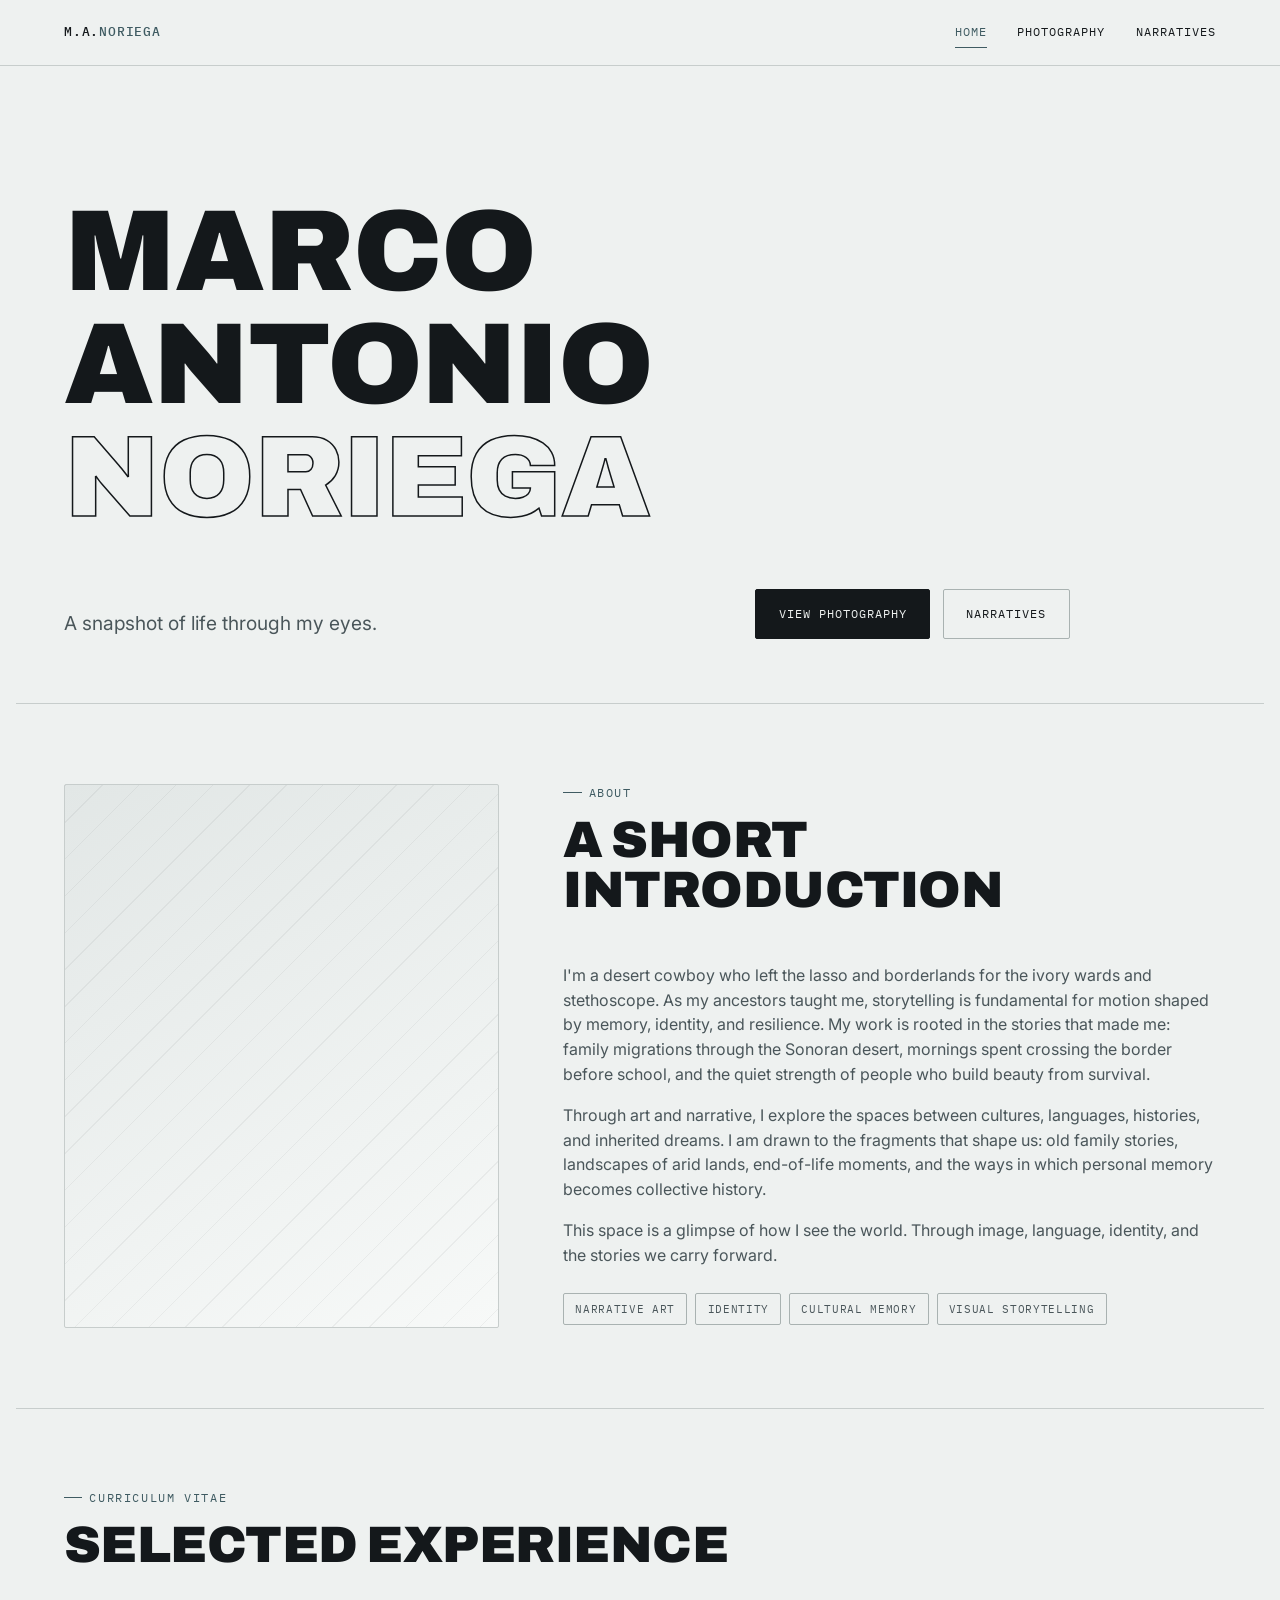
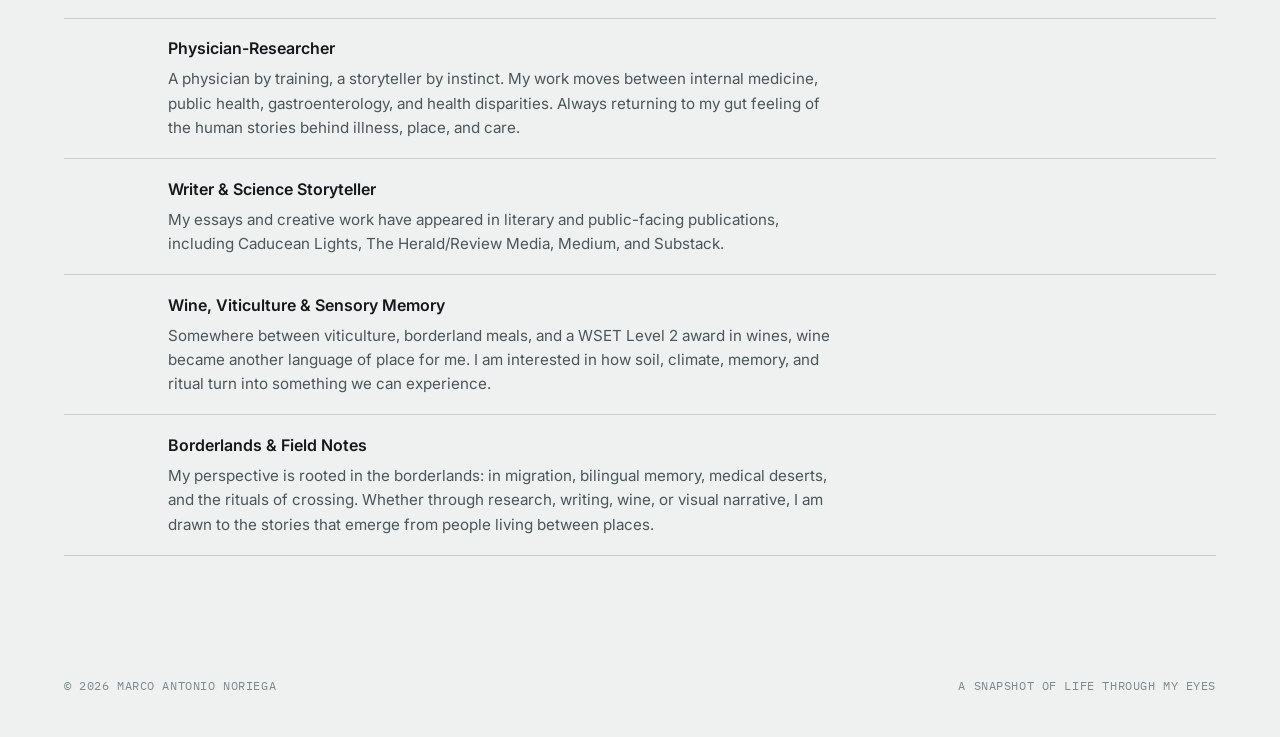
==== commit b02b0447: "Update index.html" ====
--- a/index.html
+++ b/index.html
@@ -42,8 +42,7 @@
   <section class="section wrap" id="about">
     <div class="about-grid">
       <div class="portrait">
-        <img src="images/portrait.jpg" alt="Portrait of Marco Antonio Noriega" onerror="this.style.display='none'">
-        <span class="portrait-tag">Fig. 01 — Portrait</span>
+        <img src="portrait.jpg" alt="Portrait of Marco Antonio Noriega" onerror="this.style.display='none'">
       </div>
 
       <div>
@@ -131,3 +130,4 @@
 <script src="script.js"></script>
 </body>
 </html>
+
--- a/styles.css
+++ b/styles.css
@@ -311,8 +311,16 @@
   background:
     repeating-linear-gradient(135deg, rgba(20,24,27,0.05) 0 1px, transparent 1px 26px);
 }
+.portrait img {
+  position: absolute;
+  inset: 0;
+  width: 100%;
+  height: 100%;
+  object-fit: cover;
+}
 .portrait-tag {
   position: relative;
+  z-index: 1;
   margin: 0.9rem;
   font-family: var(--font-mono);
   font-size: 0.7rem;
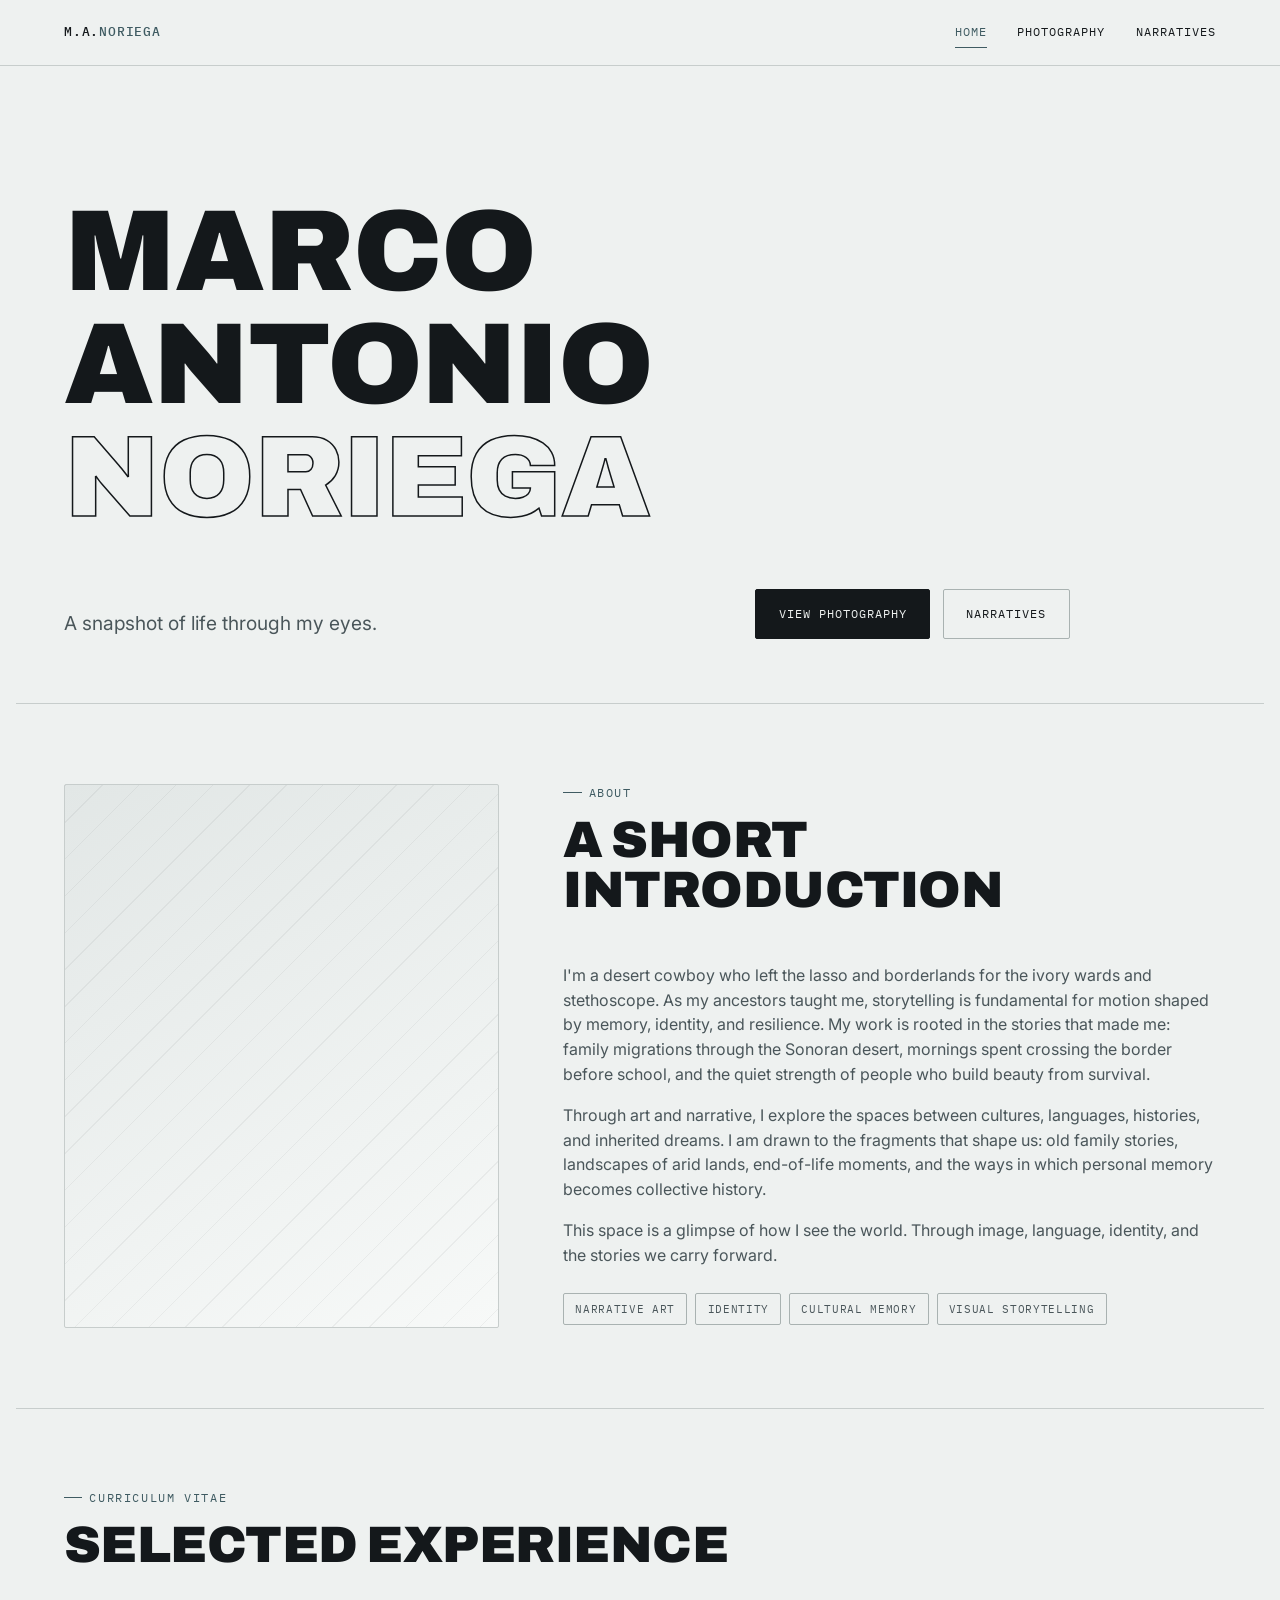
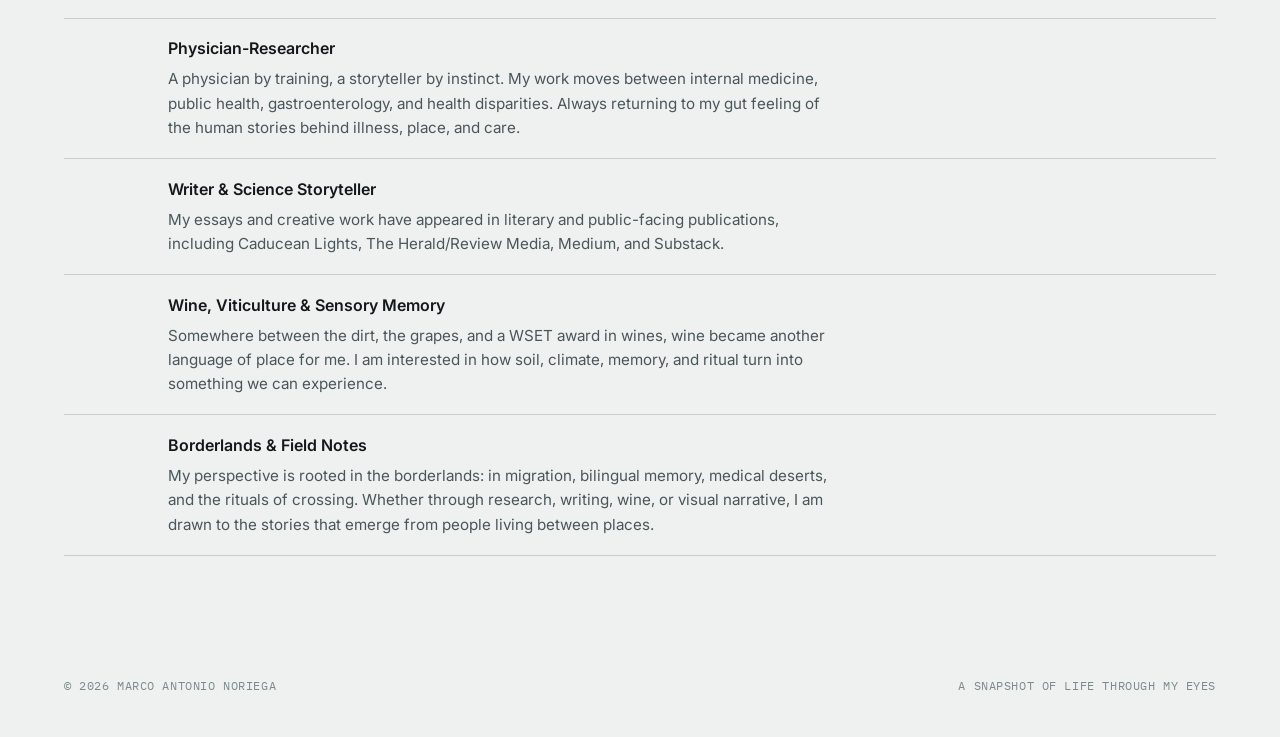
==== commit 02057b85: "Update index.html" ====
--- a/index.html
+++ b/index.html
@@ -105,7 +105,7 @@
         <span class="cv-date"></span>
         <div>
           <div class="cv-role">Wine, Viticulture &amp; Sensory Memory</div>
-          <div class="cv-desc">Somewhere between viticulture, borderland meals, and a WSET Level 2 award in wines, wine became another language of place for me. I am interested in how soil, climate, memory, and ritual turn into something we can experience.</div>
+          <div class="cv-desc">Somewhere between the dirt, the grapes, and a WSET award in wines, wine became another language of place for me. I am interested in how soil, climate, memory, and ritual turn into something we can experience.</div>
         </div>
       </div>
       <div class="cv-row">
